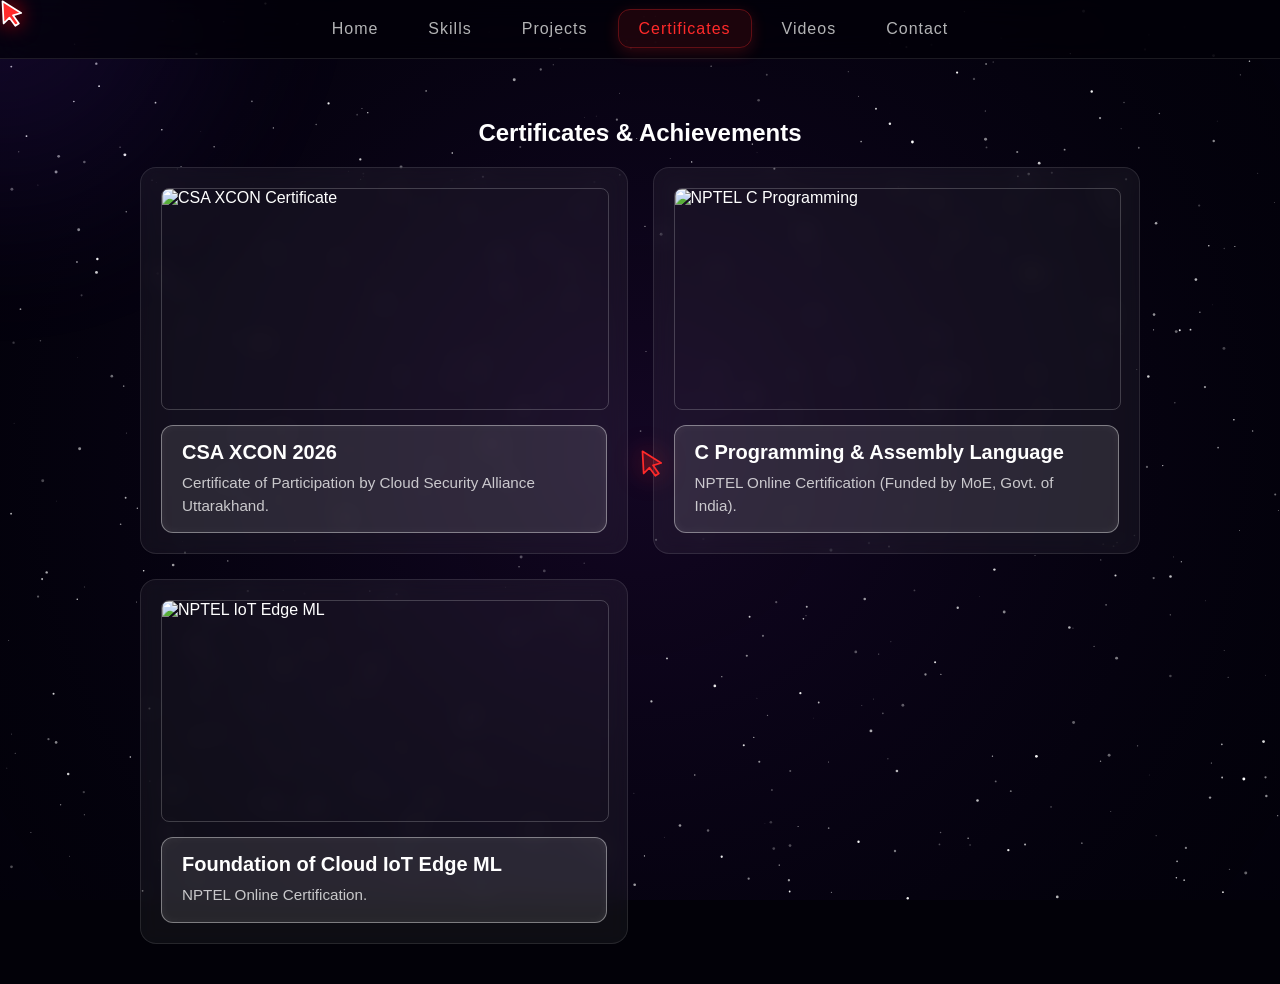
==== certificates.html @ 5216f43b "Add files via upload" ====
<!DOCTYPE html>
<html lang="en">

<head>
  <meta charset="UTF-8">
  <title>Certificates | Sourabh</title>
  <link rel="stylesheet" href="style.css?v=3.0">
</head>

<body>

  <nav class="navbar">
    <ul>
      <li><a href="index.html">Home</a></li>
      <li><a href="skills.html">Skills</a></li>
      <li><a href="projects.html">Projects</a></li>
      <li><a href="certificates.html" class="active">Certificates</a></li>
      <li><a href="videos.html">Videos</a></li>
      <li><a href="contact.html">Contact</a></li>
    </ul>
  </nav>

  <section class="certificates">
    <h2>Certificates & Achievements</h2>
    
    <div class="certificates-grid">
      <!-- Certificate 1: CSA XCON -->
      <a href="img/cert1.jpg" target="_blank" class="certificate-card" style="--accent-rgb: 0, 240, 255;">
        <img src="img/cert1.jpg" alt="CSA XCON Certificate" class="certificate-img">
        <div class="project-data">
          <h3>CSA XCON 2026</h3>
          <p>Certificate of Participation by Cloud Security Alliance Uttarakhand.</p>
        </div>
      </a>

      <!-- Certificate 2: C Programming -->
      <a href="docs/C_Programming.pdf" target="_blank" class="certificate-card" style="--accent-rgb: 255, 165, 0;">
        <img src="img/cert2.png" alt="NPTEL C Programming" class="certificate-img">
        <div class="project-data">
          <h3>C Programming & Assembly Language</h3>
          <p>NPTEL Online Certification (Funded by MoE, Govt. of India).</p>
        </div>
      </a>

      <!-- Certificate 3: IoT Edge ML -->
      <a href="docs/IoT_Edge_ML.pdf" target="_blank" class="certificate-card" style="--accent-rgb: 176, 0, 255;">
        <img src="img/cert3.png" alt="NPTEL IoT Edge ML" class="certificate-img">
        <div class="project-data">
          <h3>Foundation of Cloud IoT Edge ML</h3>
          <p>NPTEL Online Certification.</p>
        </div>
      </a>
    </div>
  </section>

  <script src="script.js"></script>
</body>

</html>
---- style.css ----
body {
  font-family: 'Segoe UI', Tahoma, Geneva, Verdana, sans-serif;
  background: #020108; /* Deep space color */
  color: white;
  margin: 0;
  min-height: 100vh;
  position: relative;
  overflow-x: hidden;
}

#cosmic-canvas {
  position: fixed;
  top: 0;
  left: 0;
  width: 100vw;
  height: 100vh;
  z-index: -3;
  pointer-events: none;
}

/* Cosmic Nebula Glow */
.cursor-glow {
  position: fixed;
  width: 600px;
  height: 600px;
  background: radial-gradient(circle, rgba(130, 60, 255, 0.15) 0%, rgba(0, 0, 0, 0) 70%);
  border-radius: 50%;
  pointer-events: none;
  z-index: -2;
  top: 0; 
  left: 0;
  transform: translate(-50%, -50%);
  filter: blur(50px);
}

.navbar {
  background: rgba(2, 1, 8, 0.7);
  backdrop-filter: blur(15px);
  padding: 20px;
  position: sticky;
  top: 0;
  z-index: 1000;
  border-bottom: 1px solid rgba(255, 255, 255, 0.1);
}

.navbar ul {
  display: flex;
  justify-content: center;
  gap: 10px;
  list-style: none;
  margin: 0;
  padding: 0;
}

.navbar a {
  color: rgba(255, 255, 255, 0.7);
  text-decoration: none;
  font-weight: 500;
  letter-spacing: 1px;
  padding: 10px 20px;
  border-radius: 12px;
  transition: all 0.3s ease;
}

.navbar a:hover {
  color: #ffffff;
  background: rgba(255, 255, 255, 0.1);
}

.navbar a.active {
  color: #ff2a2a;
  background: rgba(255, 42, 42, 0.1);
  box-shadow: 0 4px 15px rgba(255, 42, 42, 0.2);
  border: 1px solid rgba(255, 42, 42, 0.3);
}

.hero {
  text-align: center;
  padding: 40px;
}

.profile-pic {
  width: 180px;
  height: 180px;
  object-fit: cover;
  border-radius: 16px;
  border: 2px solid rgba(255, 255, 255, 0.1);
  box-shadow: 0 10px 25px rgba(255, 42, 42, 0.15);
}

section {
  padding: 40px;
  text-align: center;
}

.skills-grid {
  display: flex;
  justify-content: center;
  flex-wrap: wrap;
  gap: 30px;
  max-width: 800px;
  margin: 0 auto;
}

.skill-card {
  background: rgba(255, 255, 255, 0.05);
  backdrop-filter: blur(10px);
  border: 1px solid rgba(255, 255, 255, 0.1);
  border-radius: 16px;
  padding: 25px;
  width: 120px;
  display: flex;
  flex-direction: column;
  align-items: center;
  gap: 15px;
  transition: transform 0.3s ease, box-shadow 0.3s ease, background 0.3s ease;
  cursor: pointer;
}

.skill-card:hover {
  transform: translateY(-10px);
  box-shadow: 0 10px 25px rgba(130, 60, 255, 0.3);
  background: rgba(255, 255, 255, 0.1);
  border: 1px solid rgba(130, 60, 255, 0.4);
}

.skill-card img {
  width: 60px;
  height: 60px;
  object-fit: contain;
}

.skill-card span {
  font-weight: 600;
  letter-spacing: 0.5px;
}

/* === Projects Grid === */
.projects-grid {
  display: grid;
  grid-template-columns: repeat(auto-fit, minmax(320px, 1fr));
  gap: 25px;
  max-width: 1000px;
  margin: 0 auto;
  padding: 0 20px;
}

.project-card {
  display: flex;
  flex-direction: row;
  align-items: flex-start;
  gap: 20px;
  background: rgba(255, 255, 255, 0.05);
  backdrop-filter: blur(10px);
  border: 1px solid rgba(255, 255, 255, 0.1);
  padding: 25px;
  border-radius: 16px;
  text-decoration: none;
  color: white;
  transition: all 0.3s ease;
  text-align: left;
}

.project-card:hover {
  background: rgba(255, 255, 255, 0.1);
  transform: translateY(-8px);
  box-shadow: 0 10px 25px rgba(var(--accent-rgb, 255, 42, 42), 0.3);
  border-color: rgba(var(--accent-rgb, 255, 42, 42), 0.6);
}

.project-card .project-logo {
  flex-shrink: 0;
  width: 48px;
  height: 48px;
  filter: drop-shadow(0 0 8px rgba(var(--accent-rgb, 255, 255, 255), 0.2));
  transition: all 0.3s ease;
}

.project-card:hover .project-logo {
  transform: scale(1.1);
  filter: drop-shadow(0 0 15px rgba(var(--accent-rgb, 255, 255, 255), 0.6));
}

.project-card .project-data {
  background: rgba(255, 255, 255, 0.1);
  padding: 15px 20px;
  border-radius: 12px;
  border: 1px solid rgba(255, 255, 255, 0.4);
  flex-grow: 1;
  transition: all 0.3s ease;
  box-shadow: inset 0 0 10px rgba(255, 255, 255, 0.05);
}

.project-card:hover .project-data {
  background: rgba(255, 255, 255, 0.15);
  border-color: rgba(var(--accent-rgb, 255, 255, 255), 0.8);
  box-shadow: inset 0 0 15px rgba(255, 255, 255, 0.1);
}

.project-card h3 {
  margin: 0 0 8px 0;
  font-size: 1.25rem;
  color: #fff;
}

.project-card p {
  margin: 0;
  color: rgba(255, 255, 255, 0.75);
  line-height: 1.5;
  font-size: 0.95rem;
}

/* === Certificates Grid === */
.certificates-grid {
  display: grid;
  grid-template-columns: repeat(auto-fit, minmax(320px, 1fr));
  gap: 25px;
  max-width: 1000px;
  margin: 0 auto;
  padding: 0 20px;
}

.certificate-card {
  display: flex;
  flex-direction: column;
  background: rgba(255, 255, 255, 0.05);
  backdrop-filter: blur(10px);
  border: 1px solid rgba(255, 255, 255, 0.1);
  padding: 20px;
  border-radius: 16px;
  text-decoration: none;
  color: white;
  transition: all 0.3s ease;
  text-align: left;
}

.certificate-card:hover {
  background: rgba(255, 255, 255, 0.1);
  transform: translateY(-8px);
  box-shadow: 0 10px 25px rgba(var(--accent-rgb, 255, 42, 42), 0.3);
  border-color: rgba(var(--accent-rgb, 255, 42, 42), 0.6);
}

.certificate-img {
  width: 100%;
  height: 220px;
  object-fit: cover;
  border-radius: 8px;
  margin-bottom: 15px;
  border: 1px solid rgba(255, 255, 255, 0.2);
  transition: all 0.3s ease;
}

.certificate-card:hover .certificate-img {
  border-color: rgba(var(--accent-rgb, 255, 255, 255), 0.8);
  filter: drop-shadow(0 0 10px rgba(var(--accent-rgb, 255, 255, 255), 0.4));
}

.certificate-card .project-data {
  background: rgba(255, 255, 255, 0.1);
  padding: 15px 20px;
  border-radius: 12px;
  border: 1px solid rgba(255, 255, 255, 0.4);
  flex-grow: 1;
  transition: all 0.3s ease;
  box-shadow: inset 0 0 10px rgba(255, 255, 255, 0.05);
}

.certificate-card:hover .project-data {
  background: rgba(255, 255, 255, 0.15);
  border-color: rgba(var(--accent-rgb, 255, 255, 255), 0.8);
  box-shadow: inset 0 0 15px rgba(255, 255, 255, 0.1);
}

.certificate-card h3 {
  margin: 0 0 8px 0;
  font-size: 1.25rem;
  color: #fff;
}

.certificate-card p {
  margin: 0;
  color: rgba(255, 255, 255, 0.75);
  line-height: 1.5;
  font-size: 0.95rem;
}

/* === Contact Links === */
.contact-links {
  display: flex;
  flex-direction: column;
  align-items: center;
  gap: 20px;
  max-width: 400px;
  margin: 0 auto;
}

.contact-card {
  display: flex;
  align-items: center;
  gap: 15px;
  background: rgba(255, 255, 255, 0.05);
  backdrop-filter: blur(10px);
  border: 1px solid rgba(255, 255, 255, 0.1);
  padding: 15px 25px;
  border-radius: 12px;
  text-decoration: none;
  color: white;
  width: 100%;
  transition: all 0.3s ease;
  font-size: 1.1rem;
}

.contact-card:hover {
  background: rgba(255, 255, 255, 0.1);
  transform: translateX(10px);
  box-shadow: 0 5px 15px rgba(255, 42, 42, 0.2);
  border-color: rgba(255, 42, 42, 0.4);
}

.contact-card svg {
  stroke: #ff2a2a;
}

/* === Custom Animated Cursor Styles === */

/* Hide default cursor on desktop */
@media (pointer: fine) {
  body, a, button, .project {
    cursor: none;
  }
}

/* Hide custom cursor on mobile touch screens */
@media (pointer: coarse) {
  .cursor-dot, .cursor-ring {
    display: none !important;
  }
}

/* The solid bright core dot (now a red mouse cursor) */
.cursor-dot {
  position: fixed;
  width: 28px;
  height: 28px;
  background-image: url("data:image/svg+xml,%3Csvg xmlns='http://www.w3.org/2000/svg' viewBox='0 0 24 24'%3E%3Cpath d='M3 2l16 10-7 2 5 7-3 2-5-7-5 5z' fill='%23ff2a2a' stroke='white' stroke-width='1.5' stroke-linejoin='round'/%3E%3C/svg%3E");
  background-size: contain;
  background-repeat: no-repeat;
  pointer-events: none;
  z-index: 9999;
  top: 0;
  left: 0;
  /* Small offset to align the actual SVG tip to the exact mouse coordinates */
  transform: translate(-1px, -1px);
  filter: drop-shadow(0 0 10px rgba(255, 0, 0, 0.8));
}

/* The trailing element (now a glowing ghost outline of the red cursor) */
.cursor-ring {
  position: fixed;
  width: 28px;
  height: 28px;
  background-image: url("data:image/svg+xml,%3Csvg xmlns='http://www.w3.org/2000/svg' viewBox='0 0 24 24'%3E%3Cpath d='M3 2l16 10-7 2 5 7-3 2-5-7-5 5z' fill='rgba(255, 42, 42, 0.2)' stroke='%23ff2a2a' stroke-width='1.5' stroke-linejoin='round'/%3E%3C/svg%3E");
  background-size: contain;
  background-repeat: no-repeat;
  pointer-events: none;
  z-index: 9998;
  top: 0;
  left: 0;
  transform: translate(-1px, -1px);
  transition: transform 0.3s ease, filter 0.3s ease;
  filter: drop-shadow(0 0 12px rgba(255, 42, 42, 0.6));
}

/* Interactive Hover state for the trailing cursor when over links */
.cursor-ring.hovering {
  transform: translate(-1px, -1px) scale(1.4);
  filter: drop-shadow(0 0 20px rgba(255, 42, 42, 1));
}
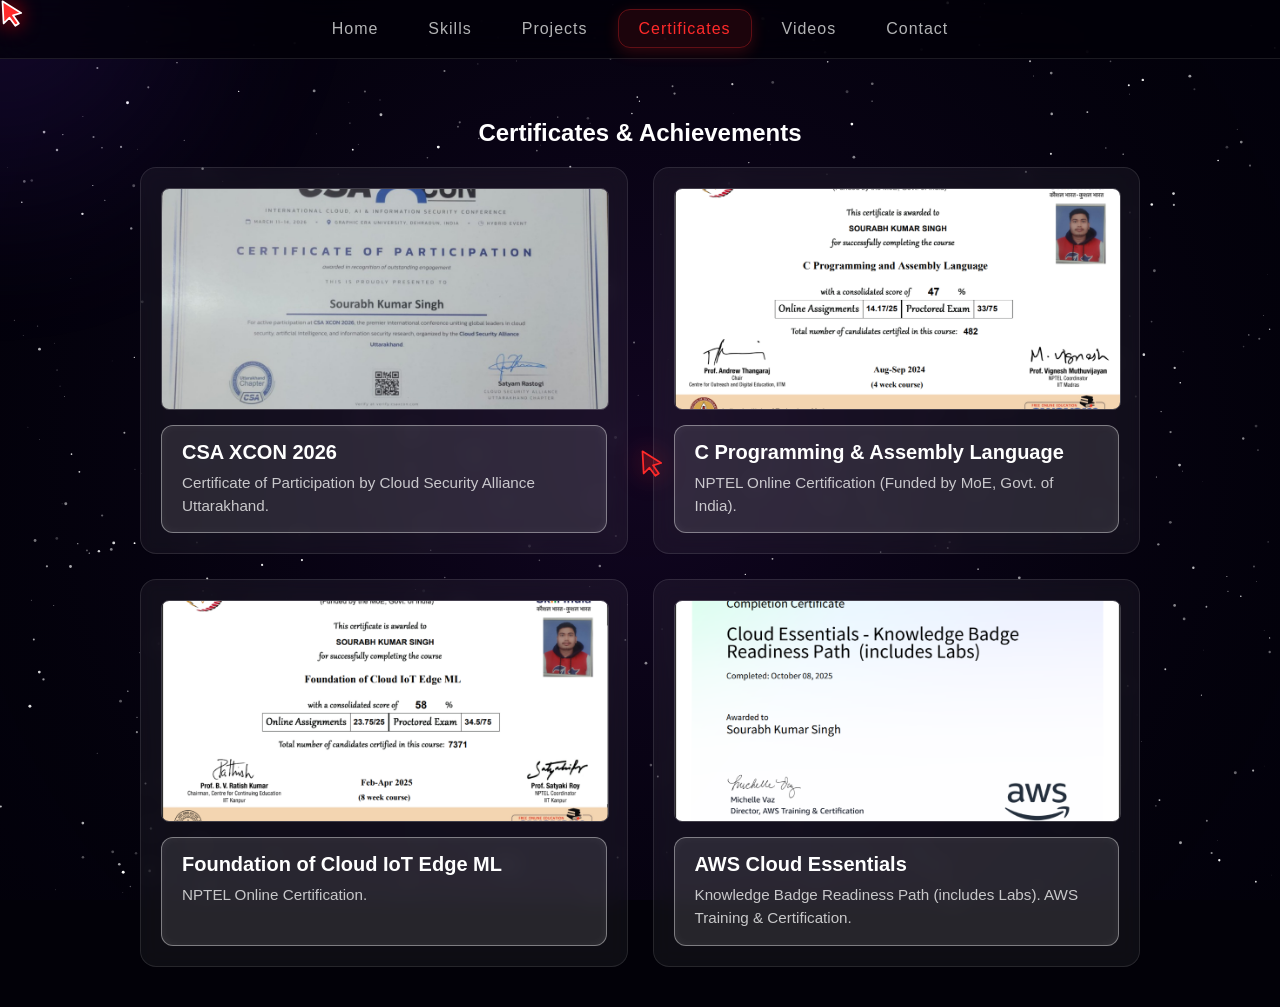
==== commit ea9364e7: "Add files via upload" ====
--- a/certificates.html
+++ b/certificates.html
@@ -50,6 +50,15 @@
           <p>NPTEL Online Certification.</p>
         </div>
       </a>
+
+      <!-- Certificate 4: AWS Cloud Essentials -->
+      <a href="img/cert4.png" target="_blank" class="certificate-card" style="--accent-rgb: 255, 153, 0;">
+        <img src="img/cert4.png" alt="AWS Cloud Essentials" class="certificate-img">
+        <div class="project-data">
+          <h3>AWS Cloud Essentials</h3>
+          <p>Knowledge Badge Readiness Path (includes Labs). AWS Training & Certification.</p>
+        </div>
+      </a>
     </div>
   </section>
 
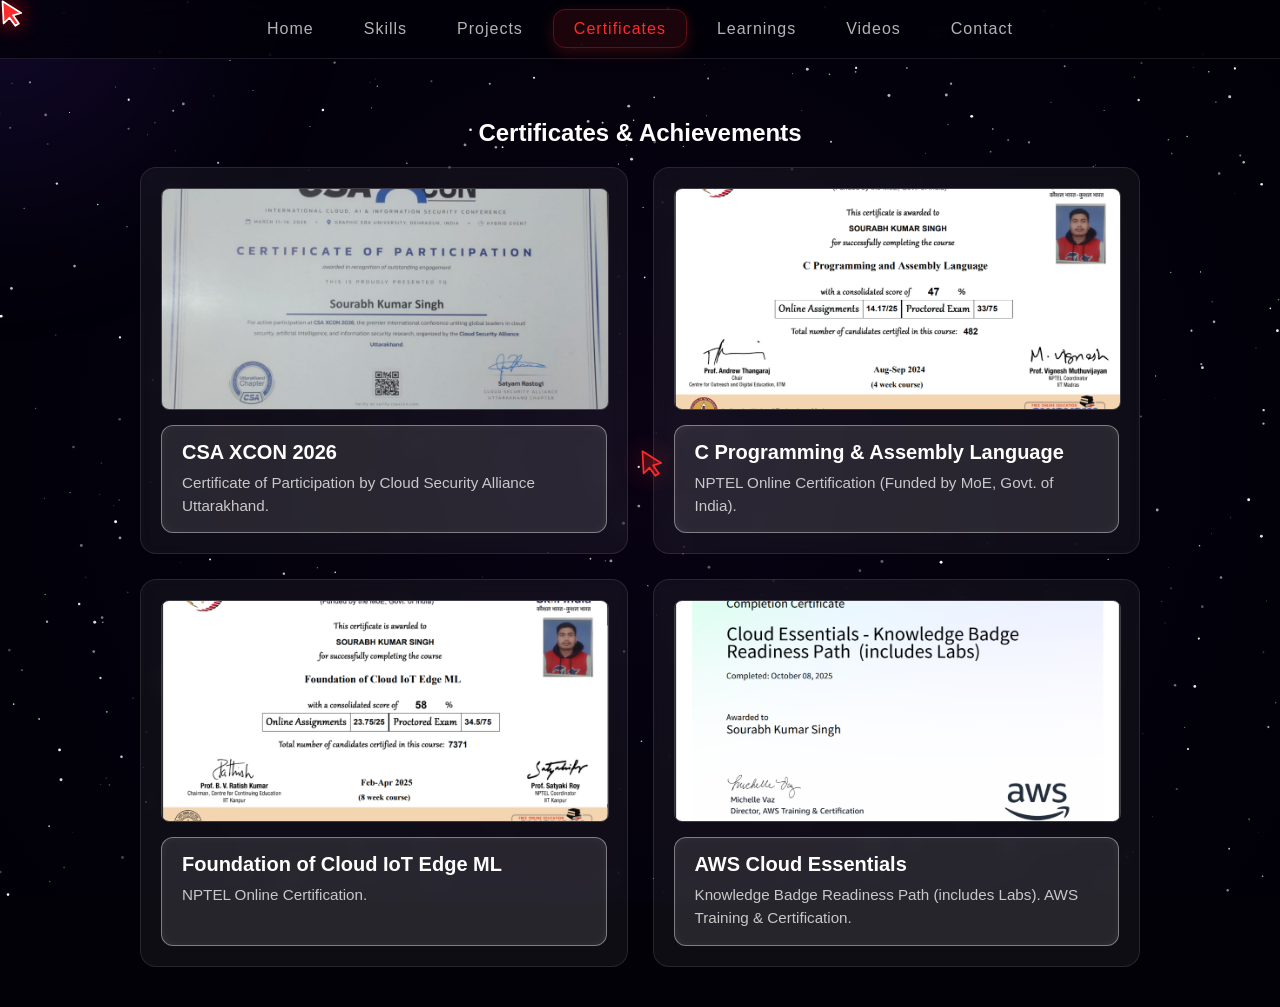
==== commit 93a7f496: "Add files via upload" ====
--- a/certificates.html
+++ b/certificates.html
@@ -15,6 +15,7 @@
       <li><a href="skills.html">Skills</a></li>
       <li><a href="projects.html">Projects</a></li>
       <li><a href="certificates.html" class="active">Certificates</a></li>
+      <li><a href="learnings.html">Learnings</a></li>
       <li><a href="videos.html">Videos</a></li>
       <li><a href="contact.html">Contact</a></li>
     </ul>
